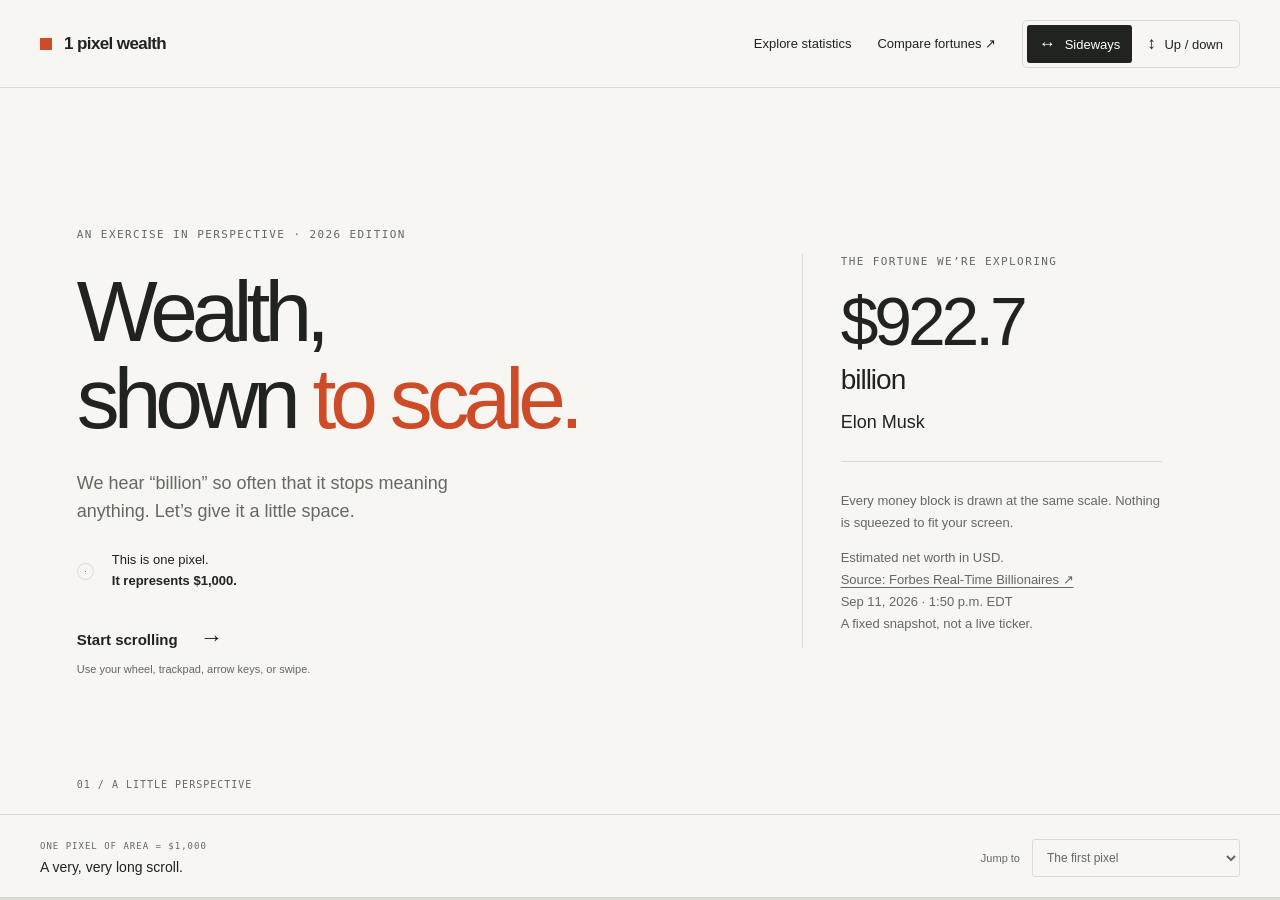
==== index.html @ 69b6d3c5 "Update wealth comparisons and prepare GitHub Pages Co-Authored-By: Codex Opus 4.6 <noreply@anthropic" ====
<!doctype html>
<html lang="en">
  <head>
    <meta charset="utf-8" />
    <meta name="viewport" content="width=device-width, initial-scale=1" />
    <title>Wealth, shown to scale — 1 pixel wealth</title>
    <meta
      name="description"
      content="One pixel is $1,000. Scroll through Elon Musk’s $922.7 billion fortune and compare Jeff Bezos and other billionaires. Forbes estimates, September 11, 2026."
    />
    <meta property="og:title" content="Wealth, shown to scale" />
    <meta
      property="og:description"
      content="One pixel. One thousand dollars. A very, very long scroll. Compare billionaire wealth at its actual scale."
    />
    <link rel="stylesheet" href="wealth.css" />
    <script defer src="wealth-data.js"></script>
    <script defer src="wealth-context.js"></script>
    <script defer src="wealth.js"></script>
  </head>
  <body data-axis="horizontal">
    <header class="masthead">
      <a class="wordmark" href="./" aria-label="1 pixel wealth, home"
        ><span class="brand-pixel" aria-hidden="true"></span>1 pixel wealth</a
      >
      <div class="tools">
        <button id="statistics-open" type="button">Explore statistics</button>
        <button id="compare-open" type="button">
          Compare fortunes <span aria-hidden="true">↗</span>
        </button>
        <div class="axis-control" role="group" aria-label="Scroll direction">
          <button type="button" data-axis="horizontal" aria-pressed="true">
            <span aria-hidden="true">↔</span> <span>Sideways</span>
          </button>
          <button type="button" data-axis="vertical" aria-pressed="false">
            <span aria-hidden="true">↕</span> <span>Up / down</span>
          </button>
        </div>
      </div>
    </header>

    <main
      id="journey"
      tabindex="0"
      aria-label="Wealth shown to scale. Scroll to explore."
    >
      <div id="track">
        <section class="panel hero" id="intro">
          <div class="hero-copy">
            <p class="eyebrow">An exercise in perspective · 2026 edition</p>
            <h1>Wealth,<br />shown <em>to scale.</em></h1>
            <p class="lead">
              We hear “billion” so often that it stops meaning anything. Let’s
              give it a little space.
            </p>
            <div class="pixel-key">
              <span class="actual-pixel" aria-hidden="true"></span
              ><span
                >This is one pixel. <strong>It represents $1,000.</strong></span
              >
            </div>
            <button class="text-button" data-go="scale">
              Start scrolling
              <span class="direction-arrow" aria-hidden="true">→</span>
            </button>
            <p class="scroll-help">
              Use your wheel, trackpad, arrow keys, or swipe.
            </p>
          </div>
          <div class="hero-note">
            <p class="eyebrow">The fortune we’re exploring</p>
            <p class="hero-amount" data-person-amount>
              $922.7<span>billion</span>
            </p>
            <p class="hero-person" data-person-name>Elon Musk</p>
            <div class="hairline"></div>
            <p>
              Every money block is drawn at the same scale. Nothing is squeezed
              to fit your screen.
            </p>
            <p class="source-note">
              Estimated net worth in USD.<br /><a
                href="https://www.forbes.com/real-time-billionaires/"
                target="_blank"
                rel="noopener noreferrer"
                >Source: Forbes Real-Time Billionaires ↗</a
              ><br /><time datetime="2026-09-11T13:50:00-04:00"
                >Sep 11, 2026 · 1:50 p.m. EDT</time
              ><br />A fixed snapshot, not a live ticker.
            </p>
          </div>
          <span class="panel-number" aria-hidden="true"
            >01 / A little perspective</span
          >
        </section>

        <section class="panel scale-panel" id="scale">
          <p class="eyebrow">Start with something familiar</p>
          <h2>A thousand.<br />A hundred thousand.<br />A million.</h2>
          <div class="small-examples">
            <figure>
              <div class="sample-space">
                <span class="sample" style="width: 1px; height: 1px"></span>
              </div>
              <figcaption>$1,000<span>1 pixel</span></figcaption>
            </figure>
            <figure>
              <div class="sample-space">
                <span class="sample" style="width: 10px; height: 10px"></span>
              </div>
              <figcaption>$100,000<span>100 pixels</span></figcaption>
            </figure>
            <figure>
              <div class="sample-space">
                <span
                  class="sample"
                  style="width: 31.6227766px; height: 31.6227766px"
                ></span>
              </div>
              <figcaption>$1 million<span>1,000 pixels</span></figcaption>
            </figure>
          </div>
          <p class="body-copy">
            These are amounts of money, not income estimates. The million-dollar
            square is only about 32 pixels wide.
          </p>
          <button class="text-button" data-go="billion">
            Now, a billion
            <span class="direction-arrow" aria-hidden="true">→</span>
          </button>
          <span class="panel-number" aria-hidden="true"
            >02 / Same pixels. More money.</span
          >
        </section>

        <section
          id="billion"
          class="money-section benchmark"
          aria-label="One billion dollars, one million square pixels"
        >
          <div class="money-surface">
            <div class="money-label">
              <p class="eyebrow">1,000 × one million</p>
              <h2>$1 billion.</h2>
              <p>One million pixels.<br />A thousand million-dollar squares.</p>
            </div>
          </div>
        </section>

        <section class="panel bridge" id="perspective">
          <p class="eyebrow">And that was just one billion</p>
          <h2>
            Now imagine<br /><span data-billion-multiple>922.7</span> of those.
          </h2>
          <p class="body-copy">
            That’s <span data-person-possessive>Elon Musk’s</span> estimated net
            worth. The next block shows every dollar, at exactly the same scale.
          </p>
          <p class="body-copy">
            Keep scrolling. Along the way, you’ll pass other people’s entire
            fortunes, everyday costs, and what a fraction of this wealth could
            mean.
          </p>
          <button class="text-button" data-go="fortune">
            Enter the fortune
            <span class="direction-arrow" aria-hidden="true">→</span>
          </button>
          <span class="panel-number" aria-hidden="true"
            >03 / This might take a while.</span
          >
        </section>

        <section
          id="fortune"
          class="money-section fortune"
          aria-label="Selected billionaire’s wealth, drawn to scale"
        >
          <div class="money-surface">
            <div class="fortune-caption">
              <span data-person-name>Elon Musk</span>
              <span data-person-short>$922.7 billion</span>
            </div>
            <div class="ruler-key" id="ruler-key"></div>
            <div id="milestones"></div>
          </div>
        </section>

        <section class="panel ending" id="end">
          <p class="eyebrow">You made it to the other edge</p>
          <h2>
            One person.<br /><span data-person-short>$922.7 billion</span>.
          </h2>
          <p class="body-copy">
            The numbers are easy to say. The distance between them is harder to
            take in.
          </p>
          <button class="text-button" id="compare-end">
            Explore another fortune ↗
          </button>
          <p class="source-note">
            All fortunes use the same
            <a
              href="https://www.forbes.com/real-time-billionaires/"
              target="_blank"
              rel="noopener noreferrer"
              >Forbes snapshot</a
            >, September 11, 2026, 1:50 p.m. EDT. Net worth includes assets such
            as company shares; it is not cash in a bank account. Estimates
            change with markets and valuations.
          </p>
          <p class="source-note">
            One CSS pixel of area = $1,000. Blocks change shape to fit the
            scroll direction; their areas stay the same. Fractional pixels are
            rounded by your browser. Context statistics keep their stated source
            years, without inflation adjustment. Rings show percentages and dots
            show people; neither uses the dollar-per-pixel scale.
          </p>
          <p class="credits">
            Adapted from
            <a
              href="https://mkorostoff.github.io/1-pixel-wealth/"
              target="_blank"
              rel="noopener noreferrer"
              >Matt Korostoff’s 1 Pixel Wealth</a
            >.<br /><a href="2020.html">Original 2020 essay</a> ·
            <a href="de/">Deutsch (Archiv 2020)</a> ·
            <a href="LICENSE.txt">GPL-3.0 license</a>
          </p>
          <button class="text-button" data-go="intro">
            Back to the first pixel ↶
          </button>
        </section>
      </div>
    </main>

    <footer class="navigation">
      <div class="position-readout">
        <span class="eyebrow" id="position-label"
          >One pixel of area = $1,000</span
        ><strong id="position-value">A very, very long scroll.</strong>
      </div>
      <div class="jump-control">
        <label for="jump">Jump to</label
        ><select id="jump">
          <option value="intro">The first pixel</option>
          <option value="scale">A million</option>
          <option value="billion">A billion</option>
          <option value="fortune">The fortune begins</option>
          <option value="end">The other edge</option>
        </select>
      </div>
      <div
        class="progress-track"
        role="progressbar"
        aria-label="Selected fortune explored"
        aria-valuemin="0"
        aria-valuemax="100"
        aria-valuenow="0"
      >
        <div id="progress-fill"></div>
      </div>
    </footer>

    <dialog id="comparison" aria-labelledby="comparison-title">
      <div class="dialog-top">
        <p class="eyebrow">Same source. Same scale.</p>
        <button id="compare-close" aria-label="Close comparison">✕</button>
      </div>
      <h2 id="comparison-title">Even billions<br />aren’t all equal.</h2>
      <p>
        Choose a fortune to scroll through. Bars below are a
        <strong>compressed overview</strong>; the journey uses the full pixel
        scale.
      </p>
      <div id="comparison-list"></div>
      <p class="source-note">
        <a
          href="https://www.forbes.com/real-time-billionaires/"
          target="_blank"
          rel="noopener noreferrer"
          >Forbes Real-Time Billionaires ↗</a
        >
        · Sep 11, 2026, 1:50 p.m. EDT. Percentages are relative to Elon Musk.
      </p>
    </dialog>
    <noscript
      ><aside class="noscript-note">
        Enable JavaScript to explore the pixel scale and switch direction. The
        verified September 11, 2026 Forbes snapshot: Elon Musk $922.7B; Larry
        Page $279.8B; Michael Dell $274.2B; Jeff Bezos $273.2B; Sergey Brin
        $257.5B; Mark Zuckerberg $223.3B; Larry Ellison $197.9B; Jensen Huang
        $189.9B.
        <a href="https://www.forbes.com/real-time-billionaires/">Source</a>.
      </aside></noscript
    >
  </body>
</html>
---- wealth.css ----
:root {
  --paper: #f7f6f2;
  --ink: #20231f;
  --muted: #656960;
  --line: #dadcd3;
  --accent: #ce4b28;
  --green: #dce8bc;
  --header: 88px;
  --footer: 86px;
  --thickness: 500px;
  --fortune-length: 1845400px;
  --billion-length: 2000px;
  font-family: Arial, Helvetica, sans-serif;
  color: var(--ink);
  background: var(--paper);
  font-synthesis: none;
}
* {
  box-sizing: border-box;
}
body {
  margin: 0;
}
button,
select {
  font: inherit;
  color: inherit;
}
button,
a,
select {
  -webkit-tap-highlight-color: transparent;
}
button {
  cursor: pointer;
}
a {
  color: inherit;
  text-underline-offset: 3px;
}
button:focus-visible,
a:focus-visible,
select:focus-visible,
main:focus-visible {
  outline: 2px solid var(--accent);
  outline-offset: 5px;
}
button {
  border: 0;
  background: none;
}
button:hover {
  color: var(--accent);
}
.masthead {
  height: var(--header);
  position: fixed;
  inset: 0 0 auto;
  display: flex;
  align-items: center;
  justify-content: space-between;
  padding: 0 40px;
  background: var(--paper);
  border-bottom: 1px solid var(--line);
  z-index: 5;
}
.wordmark {
  font-size: 17px;
  font-weight: 700;
  letter-spacing: -0.6px;
  text-decoration: none;
  display: flex;
  gap: 12px;
  align-items: center;
}
.brand-pixel {
  width: 12px;
  height: 12px;
  background: var(--accent);
}
.tools {
  display: flex;
  align-items: center;
  gap: 26px;
  font-size: 13px;
}
.tools > button {
  padding: 12px 0;
}
.axis-control {
  display: flex;
  padding: 4px;
  border: 1px solid var(--line);
  border-radius: 5px;
  gap: 3px;
}
.axis-control button {
  padding: 9px 12px;
  border-radius: 3px;
}
.axis-control button[aria-pressed="true"] {
  background: var(--ink);
  color: white;
}
.axis-control button span:first-child {
  font-size: 17px;
  margin-right: 5px;
}
#journey {
  position: fixed;
  inset: var(--header) 0 var(--footer);
  overflow-x: auto;
  overflow-y: hidden;
  overscroll-behavior: none;
  scrollbar-width: thin;
  scrollbar-color: #a8ada0 var(--paper);
}
#track {
  display: flex;
  width: max-content;
  height: 100%;
  align-items: center;
}
.panel {
  width: 100vw;
  height: 100%;
  padding: clamp(28px, 5vh, 64px) clamp(28px, 6vw, 96px);
  flex-shrink: 0;
  display: flex;
  flex-direction: column;
  justify-content: center;
  position: relative;
}
.hero {
  display: grid;
  grid-template-columns: 1.55fr 1fr;
  align-items: center;
  gap: 8vw;
}
.eyebrow {
  font-family: monospace;
  font-size: 11px;
  font-weight: 400;
  line-height: 1.5;
  letter-spacing: 1.4px;
  text-transform: uppercase;
  margin: 0 0 24px;
  color: var(--muted);
}
h1 {
  font-size: clamp(54px, 6.7vw, 104px);
  letter-spacing: -0.07em;
  font-weight: 500;
  line-height: 1.02;
  margin: 0 0 26px;
}
h1 em {
  font-style: normal;
  color: var(--accent);
}
.lead {
  font-size: 18px;
  line-height: 1.6;
  max-width: 420px;
  color: var(--muted);
  margin: 0 0 24px;
}
.pixel-key {
  display: flex;
  gap: 18px;
  align-items: center;
  font-size: 13px;
  line-height: 1.6;
  margin: 20px 0 32px;
}
.pixel-key strong {
  display: block;
}
.actual-pixel {
  display: block;
  width: 1px;
  height: 1px;
  background: var(--accent);
  flex-shrink: 0;
  position: relative;
  margin: 0 8px;
}
.actual-pixel:after {
  content: "";
  position: absolute;
  inset: -8px;
  border: 1px solid var(--line);
  border-radius: 50%;
}
.text-button {
  font-size: 15px;
  text-align: left;
  padding: 0;
  align-self: flex-start;
  font-weight: bold;
}
.text-button span {
  margin-left: 18px;
  font-size: 23px;
}
.scroll-help {
  font-size: 11px;
  color: var(--muted);
  margin: 12px 0 0;
}
.hero-note {
  max-width: 360px;
  border-left: 1px solid var(--line);
  padding-left: 38px;
}
.hero-note .eyebrow {
  margin-bottom: 18px;
}
.hero-amount {
  font-size: clamp(46px, 5.3vw, 80px);
  letter-spacing: -0.06em;
  margin: 0;
  line-height: 1;
}
.hero-amount span {
  display: block;
  font-size: 28px;
  letter-spacing: -1px;
  margin: 10px 0 18px;
}
.hero-person {
  font-size: 18px;
  margin: 0;
}
.hairline {
  height: 1px;
  background: var(--line);
  margin: 28px 0;
}
.hero-note > p:not(.eyebrow, .hero-amount, .hero-person) {
  font-size: 13px;
  line-height: 1.7;
  color: var(--muted);
}
.source-note {
  font-size: 11px;
  line-height: 1.8;
  color: var(--muted);
  max-width: 550px;
}
.panel-number {
  position: absolute;
  bottom: 24px;
  left: clamp(28px, 6vw, 96px);
  font: 10px monospace;
  letter-spacing: 1px;
  text-transform: uppercase;
  color: var(--muted);
}
h2 {
  font-size: clamp(35px, 4.6vw, 66px);
  line-height: 1.08;
  font-weight: 500;
  letter-spacing: -0.05em;
  margin: 0 0 24px;
}
.body-copy {
  max-width: 480px;
  font-size: 16px;
  line-height: 1.65;
  color: var(--muted);
  margin: 0 0 24px;
}
.small-examples {
  display: flex;
  gap: 65px;
  margin: 0 0 24px;
}
.small-examples figure {
  margin: 0;
  min-width: 70px;
}
.sample-space {
  height: 65px;
  display: flex;
  align-items: flex-end;
  margin-bottom: 15px;
}
.sample {
  display: block;
  background: var(--accent);
}
figcaption {
  font-size: 13px;
  font-weight: bold;
}
figcaption span {
  display: block;
  color: var(--muted);
  font: 11px monospace;
  margin-top: 8px;
}
.money-section {
  flex-shrink: 0;
  position: relative;
  width: var(--billion-length);
  height: var(--thickness);
}
.money-surface {
  height: 100%;
  width: 100%;
  position: relative;
  background: var(--green);
}
.money-label {
  position: sticky;
  left: 40px;
  width: min(400px, 80vw);
  padding: 30px;
}
.money-label p {
  line-height: 1.6;
}
.money-label .eyebrow {
  margin-bottom: 12px;
}
.fortune {
  width: var(--fortune-length);
}
.fortune > .money-surface {
  background: var(--accent);
  color: #fff4df;
  background-image: repeating-linear-gradient(
    90deg,
    transparent 0,
    transparent 99px,
    #ffffff24 99px,
    #ffffff24 100px
  );
  background-size: 100px 16px;
  background-repeat: repeat-x;
  background-position: left bottom;
}
.fortune-caption {
  position: sticky;
  left: 28px;
  width: min(500px, 85vw);
  padding: 20px 28px;
  font: 12px monospace;
  display: flex;
  justify-content: space-between;
  gap: 12px;
}
.milestone {
  position: absolute;
  left: var(--at);
  top: 0;
  height: 100%;
  border-left: 1px solid #fff8;
  padding: 90px 28px 20px;
  width: min(420px, 85vw);
}
.milestone .eyebrow {
  color: #ffe0c8;
  margin-bottom: 16px;
}
.milestone h3 {
  font-size: clamp(28px, 3.3vw, 48px);
  font-weight: 500;
  letter-spacing: -0.04em;
  line-height: 1.12;
  margin: 0 0 20px;
}
.milestone p {
  font-size: 16px;
  line-height: 1.6;
  max-width: 320px;
}
.milestone .marker-amount {
  font-family: monospace;
  font-size: 12px;
}
.ending h2 {
  font-size: clamp(32px, 4vw, 60px);
}
.ending {
  justify-content: safe center;
  overflow-y: auto;
}
.ending > .text-button {
  margin-bottom: 24px;
}
.credits {
  font-size: 11px;
  line-height: 1.9;
  color: var(--muted);
  margin-bottom: 24px;
}
.navigation {
  position: fixed;
  bottom: 0;
  left: 0;
  right: 0;
  height: var(--footer);
  padding: 16px 40px;
  display: flex;
  justify-content: space-between;
  align-items: center;
  border-top: 1px solid var(--line);
  background: var(--paper);
  z-index: 5;
}
.position-readout {
  display: flex;
  flex-direction: column;
  gap: 5px;
}
.position-readout .eyebrow {
  margin: 0;
  font-size: 9px;
  letter-spacing: 1px;
}
.position-readout strong {
  font-size: 14px;
  font-weight: 500;
  font-variant-numeric: tabular-nums;
}
.jump-control {
  display: flex;
  gap: 12px;
  align-items: center;
  font-size: 11px;
  color: var(--muted);
}
select {
  max-width: 240px;
  border: 1px solid var(--line);
  background: transparent;
  border-radius: 3px;
  padding: 10px;
  font-size: 12px;
}
.progress-track {
  position: absolute;
  bottom: 0;
  left: 0;
  width: 100%;
  height: 3px;
  background: var(--line);
}
#progress-fill {
  height: 100%;
  width: 0;
  background: var(--accent);
}
dialog {
  width: min(660px, calc(100vw - 28px));
  max-height: calc(100dvh - 40px);
  padding: 32px 38px;
  background: var(--paper);
  color: var(--ink);
  border: 1px solid var(--line);
  border-radius: 5px;
}
dialog::backdrop {
  background: #20231f88;
  backdrop-filter: blur(4px);
}
.dialog-top {
  display: flex;
  align-items: center;
  justify-content: space-between;
  margin-bottom: 18px;
}
.dialog-top .eyebrow {
  margin: 0;
}
.dialog-top button {
  padding: 8px;
}
dialog h2 {
  font-size: 44px;
  margin-bottom: 16px;
}
dialog > p {
  font-size: 13px;
  line-height: 1.6;
  color: var(--muted);
}
.person-option {
  display: block;
  text-align: left;
  width: 100%;
  padding: 14px 0;
  border-bottom: 1px solid var(--line);
}
.person-line {
  display: flex;
  align-items: center;
  justify-content: space-between;
  gap: 12px;
  font-size: 14px;
}
.person-line strong {
  font-weight: 500;
}
.person-meta {
  display: flex;
  justify-content: space-between;
  color: var(--muted);
  font-size: 10px;
  margin: 6px 0 9px;
}
.mini-track {
  display: block;
  height: 4px;
  background: var(--line);
}
.mini-bar {
  display: block;
  height: 4px;
  background: var(--accent);
  width: var(--share);
}
.person-option[aria-pressed="true"] .person-line strong:after {
  content: " · exploring";
  font: 10px monospace;
  color: var(--accent);
}
.noscript-note {
  position: fixed;
  inset: auto 20px 100px;
  z-index: 10;
  background: white;
  padding: 20px;
  border: 1px solid var(--accent);
}
body[data-axis="vertical"] #journey {
  overflow-y: auto;
  overflow-x: hidden;
}
body[data-axis="vertical"] #track {
  flex-direction: column;
  width: 100%;
  height: max-content;
}
body[data-axis="vertical"] .panel {
  width: 100%;
  height: calc(100dvh - var(--header) - var(--footer));
  min-height: 620px;
}
body[data-axis="vertical"] .money-section {
  width: var(--thickness);
  height: var(--billion-length);
}
body[data-axis="vertical"] .fortune {
  height: var(--fortune-length);
}
body[data-axis="vertical"] .money-label {
  top: 25px;
  left: auto;
  width: 100%;
  padding: 25px;
}
body[data-axis="vertical"] .fortune-caption {
  top: 0;
  left: auto;
  width: 100%;
  padding: 20px 16px;
  background: var(--accent);
  z-index: 2;
  font-size: 11px;
}
body[data-axis="vertical"] .fortune > .money-surface {
  background-image: repeating-linear-gradient(
    180deg,
    transparent 0,
    transparent 99px,
    #ffffff24 99px,
    #ffffff24 100px
  );
  background-size: 16px 100px;
  background-repeat: repeat-y;
  background-position: right top;
}
body[data-axis="vertical"] .milestone {
  left: 0;
  top: var(--at);
  height: auto;
  min-height: 240px;
  width: 100%;
  border-left: 0;
  border-top: 1px solid #fff8;
  padding: 70px 25px 25px;
}
@media (min-width: 761px) and (max-height: 740px) {
  :root {
    --header: 70px;
    --footer: 72px;
  }
  .hero h1 {
    font-size: 64px;
  }
  .hero .eyebrow {
    margin-bottom: 14px;
  }
  .hero .lead {
    font-size: 15px;
    margin-bottom: 12px;
  }
  .pixel-key {
    margin: 12px 0 18px;
  }
  .hero-note .hairline {
    margin: 16px 0;
  }
  .panel-number {
    bottom: 12px;
  }
  .panel {
    padding-top: 24px;
    padding-bottom: 32px;
  }
  .ending .body-copy,
  .ending > .text-button,
  .credits {
    margin-bottom: 12px;
  }
  .ending h2 {
    font-size: 42px;
    margin-bottom: 12px;
  }
  .ending .source-note {
    margin: 6px 0;
  }
}
@media (max-width: 760px) {
  :root {
    --header: 108px;
    --footer: 88px;
  }
  .masthead {
    padding: 15px 22px;
    flex-wrap: wrap;
    gap: 12px;
  }
  .wordmark {
    font-size: 15px;
  }
  .tools {
    width: 100%;
    justify-content: space-between;
    gap: 10px;
    font-size: 11px;
  }
  .tools > button {
    padding: 4px 0;
  }
  .axis-control {
    padding: 2px;
  }
  .axis-control button {
    padding: 5px 8px;
  }
  .axis-control button span:first-child {
    font-size: 14px;
  }
  .panel {
    padding: 26px 26px 42px;
  }
  .hero {
    display: flex;
    align-items: stretch;
    gap: 22px;
    justify-content: center;
  }
  .hero h1 {
    font-size: clamp(43px, 8vw, 62px);
    margin-bottom: 16px;
  }
  .eyebrow {
    font-size: 9px;
    margin-bottom: 16px;
    letter-spacing: 1px;
  }
  .lead {
    font-size: 14px;
    margin-bottom: 16px;
  }
  .pixel-key {
    font-size: 11px;
    margin: 14px 0 18px;
  }
  .hero-note {
    border-left: 0;
    border-top: 1px solid var(--line);
    padding: 18px 0 0;
    max-width: none;
    display: grid;
    grid-template-columns: 1fr 1fr;
    gap: 8px 16px;
  }
  .hero-note .eyebrow,
  .hero-note .hairline,
  .hero-note > p:not(.hero-amount, .hero-person, .source-note) {
    display: none;
  }
  .hero-amount {
    font-size: 34px;
    grid-column: 1;
  }
  .hero-amount span {
    font-size: 14px;
    display: inline;
    margin-left: 5px;
    letter-spacing: 0;
  }
  .hero-person {
    font-size: 13px;
    grid-column: 1;
    grid-row: 2;
  }
  .hero-note .source-note {
    grid-column: 2;
    grid-row: 1 / 3;
    font-size: 9px !important;
    margin: 0;
    line-height: 1.6 !important;
  }
  .scroll-help {
    font-size: 10px;
  }
  .panel-number {
    left: 26px;
    bottom: 16px;
    font-size: 8px;
  }
  .body-copy {
    font-size: 14px;
  }
  .small-examples {
    gap: 25px;
  }
  .navigation {
    padding: 14px 20px;
  }
  .position-readout strong {
    font-size: 12px;
  }
  .position-readout .eyebrow {
    font-size: 8px;
    max-width: 190px;
  }
  .jump-control {
    gap: 5px;
  }
  .jump-control label {
    display: none;
  }
  select {
    width: 140px;
    font-size: 10px;
    padding: 9px 6px;
  }
  .ending h2 {
    font-size: 34px;
  }
  .ending > .text-button,
  .credits {
    margin-bottom: 16px;
  }
  .ending .source-note,
  .credits {
    font-size: 10px;
  }
  .ending .body-copy {
    margin-bottom: 16px;
  }
  dialog {
    padding: 24px;
  }
  dialog h2 {
    font-size: 36px;
  }
}
@media (max-width: 760px) and (max-height: 740px) {
  .hero {
    gap: 14px;
  }
  .hero .lead,
  .hero .scroll-help {
    display: none;
  }
  .hero h1 {
    font-size: 44px;
  }
  .hero .eyebrow {
    margin-bottom: 12px;
  }
  .hero-note {
    padding-top: 12px;
  }
  .ending h2 {
    font-size: 28px;
    margin-bottom: 12px;
  }
  .ending .body-copy {
    display: none;
  }
  .ending .source-note {
    line-height: 1.55;
  }
  .ending .credits {
    margin: 8px 0;
  }
  .ending > .text-button {
    margin-bottom: 12px;
  }
}
@media (prefers-reduced-motion: reduce) {
  *,
  *::before,
  *::after {
    scroll-behavior: auto !important;
  }
}
/* Keep the essay readable in short windows and phone landscape orientation. */
@media (max-height: 560px) {
  body[data-axis="horizontal"] .panel {
    overflow-y: auto;
    justify-content: flex-start;
    scrollbar-width: thin;
  }
  body[data-axis="horizontal"] .hero {
    align-items: start;
  }
  body[data-axis="horizontal"] .panel-number {
    display: none;
  }
  body[data-axis="horizontal"] .hero h1 {
    font-size: 44px;
  }
  body[data-axis="horizontal"] .milestone {
    padding: 44px 22px 10px;
  }
  body[data-axis="horizontal"] .milestone .eyebrow {
    font-size: 9px;
    margin-bottom: 7px;
  }
  body[data-axis="horizontal"] .milestone h3 {
    font-size: 25px;
    margin-bottom: 8px;
  }
  body[data-axis="horizontal"] .milestone p {
    font-size: 12px;
    line-height: 1.4;
    margin: 7px 0;
  }
  body[data-axis="horizontal"] .milestone .marker-amount {
    display: none;
  }
  body[data-axis="horizontal"] .fortune-caption {
    padding: 12px 22px;
    font-size: 10px;
  }
  body[data-axis="horizontal"] .money-label {
    padding: 14px 24px;
  }
  body[data-axis="horizontal"] .money-label h2 {
    font-size: 30px;
    margin-bottom: 10px;
  }
  body[data-axis="horizontal"] .money-label p {
    font-size: 12px;
    margin: 5px 0;
  }
}

/* Narratives pin inside finite windows while the true-scale wealth moves past. */
.scroll-window {
  position: absolute;
  left: var(--at);
  top: 0;
  width: var(--hold);
  height: 100%;
}
.scroll-window > .milestone {
  position: sticky;
  left: 28px;
  top: 0;
  border: 0;
}
.scroll-window:not([data-story]) {
  border-left: 1px solid #fff8;
}
.story-card {
  position: sticky;
  left: 24px;
  top: 48px;
  width: min(500px, calc(100vw - 48px));
  max-height: calc(var(--thickness) - 90px);
  margin-top: 48px;
  padding: 23px 26px;
  background: var(--paper);
  color: var(--ink);
  border: 1px solid #e4dfd1;
  box-shadow: 0 6px 25px #53271320;
  overflow-y: auto;
  overscroll-behavior: auto;
  scrollbar-width: thin;
}
.story-card .eyebrow {
  font-size: 9px;
  margin-bottom: 10px;
}
.story-card h3 {
  font-size: 30px;
  font-weight: 500;
  letter-spacing: -0.04em;
  line-height: 1.08;
  margin: 0 0 17px;
}
.story-description {
  font-size: 12px;
  line-height: 1.65;
  margin: 15px 0 10px;
}
.story-outcome {
  font-size: 13px;
  line-height: 1.5;
  margin: 10px 0;
  font-weight: 600;
}
.story-card .source-note {
  font-size: 10px;
  line-height: 1.6;
  margin: 10px 0;
}
.context-square-row {
  display: flex;
  gap: 20px;
  align-items: center;
  font-size: 18px;
  min-height: 34px;
}
.context-square {
  display: block;
  flex-shrink: 0;
  background: var(--accent);
}
.context-square-row small,
.share-visual small,
.cash-count small {
  display: block;
  font-size: 10px;
  line-height: 1.5;
  margin-top: 5px;
  color: var(--muted);
  font-weight: normal;
  letter-spacing: 0;
}
.share-visual {
  display: flex;
  align-items: center;
  gap: 17px;
}
.share-visual strong {
  font-size: 32px;
  font-weight: 500;
  letter-spacing: -0.05em;
}
.share-ring {
  display: block;
  width: 60px;
  height: 60px;
  flex-shrink: 0;
  border-radius: 50%;
  background: conic-gradient(var(--ink) var(--share), var(--line) 0);
  position: relative;
}
.share-ring:after {
  content: "";
  position: absolute;
  inset: 7px;
  border-radius: 50%;
  background: var(--paper);
}
.cash-count {
  font-size: 34px;
  letter-spacing: -0.04em;
}
.people-grid {
  display: grid;
  grid-template-columns: repeat(40, 4px);
  gap: 3px;
  width: max-content;
  margin: 14px 0;
}
.people-grid span {
  width: 4px;
  height: 4px;
  border-radius: 50%;
  background: var(--ink);
}
.story-navigation {
  border-top: 1px solid var(--line);
  padding-top: 12px;
  display: flex;
  gap: 12px;
  justify-content: space-between;
  align-items: center;
}
.story-navigation > span {
  font-size: 9px;
  line-height: 1.5;
  color: var(--muted);
  max-width: 180px;
}
.story-navigation button {
  font-size: 11px;
  white-space: nowrap;
  padding: 6px 0;
  font-weight: 600;
}
.ruler-key {
  position: sticky;
  left: 28px;
  transform: translateY(calc(var(--thickness) - 86px));
  width: max-content;
  margin-left: 28px;
  font: 10px monospace;
  background: var(--accent);
  padding: 4px 0;
  z-index: 3;
}
body[data-axis="vertical"] .scroll-window {
  left: 0;
  top: var(--at);
  width: 100%;
  height: var(--hold);
}
body[data-axis="vertical"] .scroll-window > .milestone {
  position: sticky;
  left: 0;
  top: 50px;
  height: auto;
  border: 0;
}
body[data-axis="vertical"] .scroll-window:not([data-story]) {
  border-left: 0;
  border-top: 1px solid #fff8;
}
body[data-axis="vertical"] .story-card {
  left: 0;
  top: 54px;
  width: 100%;
  max-height: calc(100dvh - var(--header) - var(--footer) - 68px);
  margin: 0;
  padding: 22px;
}
body[data-axis="vertical"] .ruler-key {
  transform: none;
  top: 34px;
  left: 0;
  margin: 0;
  width: 100%;
  padding: 5px 16px;
  font-size: 9px;
}
@media (max-width: 760px) {
  .tools {
    gap: 7px;
  }
  .tools > button {
    font-size: 10px;
  }
  .axis-control button {
    padding: 5px;
  }
  .axis-control button span:first-child {
    margin-right: 2px;
  }
  .story-card {
    padding: 20px;
  }
  .story-card h3 {
    font-size: 26px;
  }
  .people-grid {
    grid-template-columns: repeat(20, 4px);
  }
  .story-navigation > span {
    max-width: 130px;
  }
  .fortune-caption {
    font-size: 10px;
    padding-left: 24px;
    padding-right: 24px;
    width: calc(100vw - 48px);
  }
}
@media (max-width: 380px) {
  .tools > button {
    max-width: 68px;
    text-align: left;
    line-height: 1.3;
  }
  .axis-control button {
    font-size: 10px;
  }
  .axis-control button span:first-child {
    display: none;
  }
}
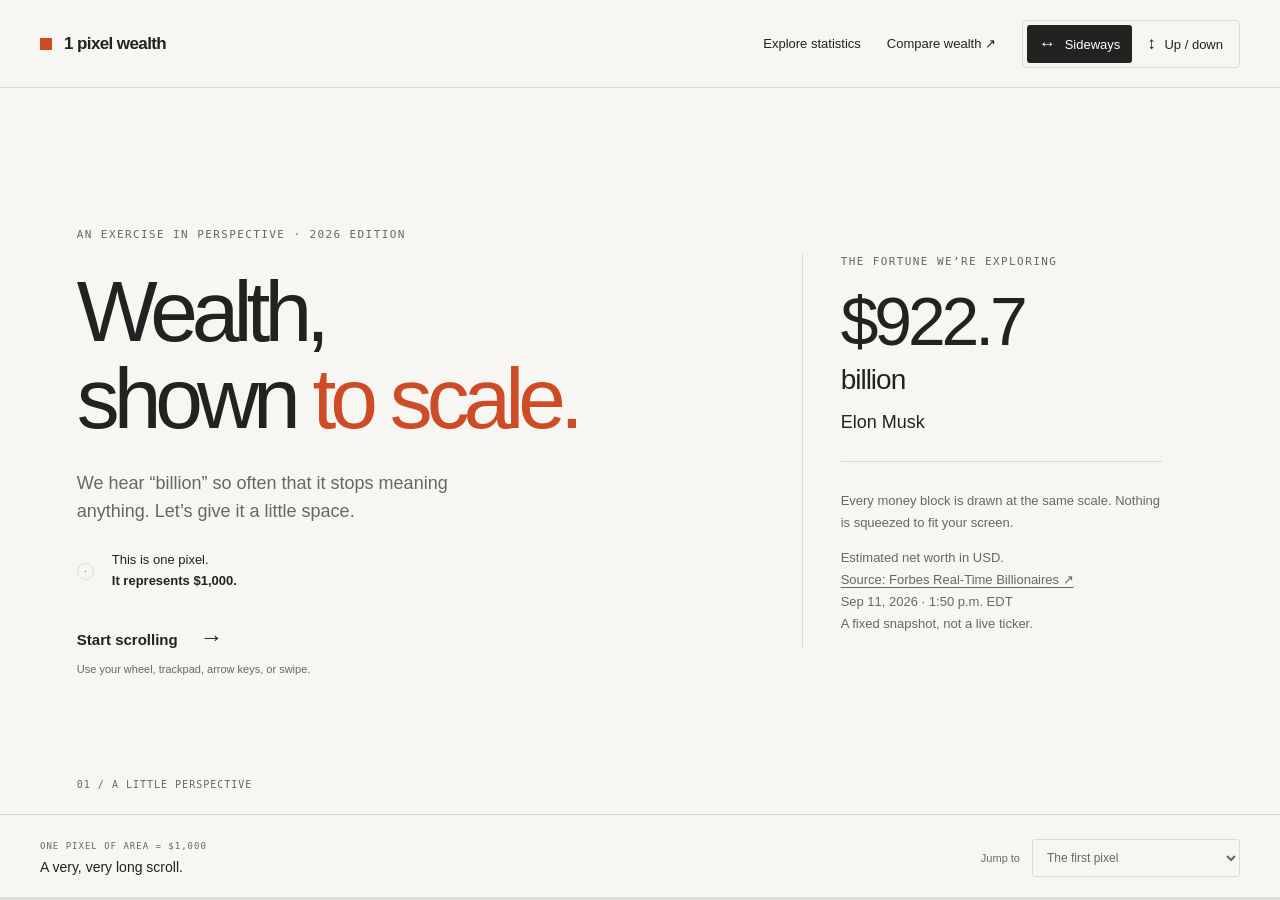
==== commit d14e8b8e: "Add personal wealth comparisons and remove Pages setup Co-Authored-By: Codex Opus 4.6 <noreply@anthr" ====
--- a/index.html
+++ b/index.html
@@ -26,7 +26,7 @@
       <div class="tools">
         <button id="statistics-open" type="button">Explore statistics</button>
         <button id="compare-open" type="button">
-          Compare fortunes <span aria-hidden="true">↗</span>
+          Compare wealth <span aria-hidden="true">↗</span>
         </button>
         <div class="axis-control" role="group" aria-label="Scroll direction">
           <button type="button" data-axis="horizontal" aria-pressed="true">
@@ -272,6 +272,44 @@
         <strong>compressed overview</strong>; the journey uses the full pixel
         scale.
       </p>
+      <form id="personal-wealth-form" novalidate>
+        <label for="personal-wealth-input"
+          >Where do you fit? Your net worth in USD</label
+        >
+        <p id="personal-wealth-help">
+          What you own minus what you owe. Your entry stays in this tab and
+          disappears when you reload.
+        </p>
+        <div class="personal-input-row">
+          <input
+            id="personal-wealth-input"
+            maxlength="32"
+            type="text"
+            inputmode="decimal"
+            autocomplete="off"
+            spellcheck="false"
+            placeholder="e.g. 100,000"
+            aria-describedby="personal-wealth-help personal-wealth-error"
+          />
+          <button type="submit" disabled>Compare mine</button>
+        </div>
+        <p id="personal-wealth-error" role="alert"></p>
+      </form>
+      <section
+        id="personal-wealth-result"
+        hidden
+        aria-label="Your wealth comparison"
+      >
+        <p id="personal-wealth-summary" role="status"></p>
+        <div class="personal-actions">
+          <button id="personal-wealth-explore" type="button">
+            See yours to scale <span aria-hidden="true">→</span>
+          </button>
+          <button id="personal-wealth-clear" type="button">
+            Clear my amount
+          </button>
+        </div>
+      </section>
       <div id="comparison-list"></div>
       <p class="source-note">
         <a
--- a/wealth.css
+++ b/wealth.css
@@ -1112,3 +1112,121 @@
     display: none;
   }
 }
+
+#personal-wealth-form {
+  margin: 24px 0 0;
+  padding: 20px 0;
+  border-top: 1px solid var(--line);
+}
+#personal-wealth-form label {
+  font-size: 14px;
+  font-weight: 600;
+}
+#personal-wealth-help {
+  font-size: 11px;
+  line-height: 1.6;
+  color: var(--muted);
+  margin: 8px 0 12px;
+}
+.personal-input-row {
+  display: flex;
+  gap: 8px;
+}
+.personal-input-row input {
+  width: 100%;
+  min-width: 0;
+  border: 1px solid var(--line);
+  background: white;
+  border-radius: 3px;
+  padding: 12px;
+  font:
+    16px Arial,
+    sans-serif;
+  color: var(--ink);
+}
+.personal-input-row input:focus-visible {
+  outline: 2px solid var(--accent);
+  outline-offset: 2px;
+}
+.personal-input-row button {
+  background: var(--ink);
+  color: white;
+  border-radius: 3px;
+  padding: 10px 15px;
+  white-space: nowrap;
+  font-size: 12px;
+}
+.personal-input-row button:hover {
+  background: var(--accent);
+}
+#personal-wealth-error {
+  font-size: 11px;
+  line-height: 1.5;
+  color: #a33315;
+  margin: 8px 0 0;
+}
+#personal-wealth-error:empty {
+  display: none;
+}
+#personal-wealth-result {
+  padding: 16px;
+  background: #e9eddf;
+  border: 1px solid var(--line);
+  margin-bottom: 12px;
+}
+#personal-wealth-summary {
+  font-size: 13px;
+  line-height: 1.65;
+  margin: 0 0 12px;
+}
+.personal-actions {
+  display: flex;
+  flex-wrap: wrap;
+  gap: 10px 18px;
+}
+.personal-actions button {
+  padding: 3px 0;
+  font-size: 11px;
+  text-decoration: underline;
+  text-underline-offset: 3px;
+}
+.personal-person-comparison {
+  display: block;
+  margin-top: 10px;
+  font-size: 11px;
+  line-height: 1.6;
+  color: var(--muted);
+}
+.personal-scale-frame {
+  width: 100%;
+  height: 100px;
+  overflow: auto;
+  scrollbar-width: thin;
+  border: 1px solid var(--line);
+  padding: 12px;
+  background: white;
+}
+.personal-scale-square {
+  display: block;
+  background: var(--accent);
+  flex-shrink: 0;
+}
+.personal-pixel-caption {
+  font: 11px monospace;
+  line-height: 1.5;
+  margin: 8px 0;
+}
+.edit-personal-wealth {
+  padding: 0;
+  text-decoration: underline;
+  text-underline-offset: 3px;
+  font: inherit;
+}
+@media (max-width: 380px) {
+  .personal-input-row {
+    flex-wrap: wrap;
+  }
+  .personal-input-row button {
+    width: 100%;
+  }
+}
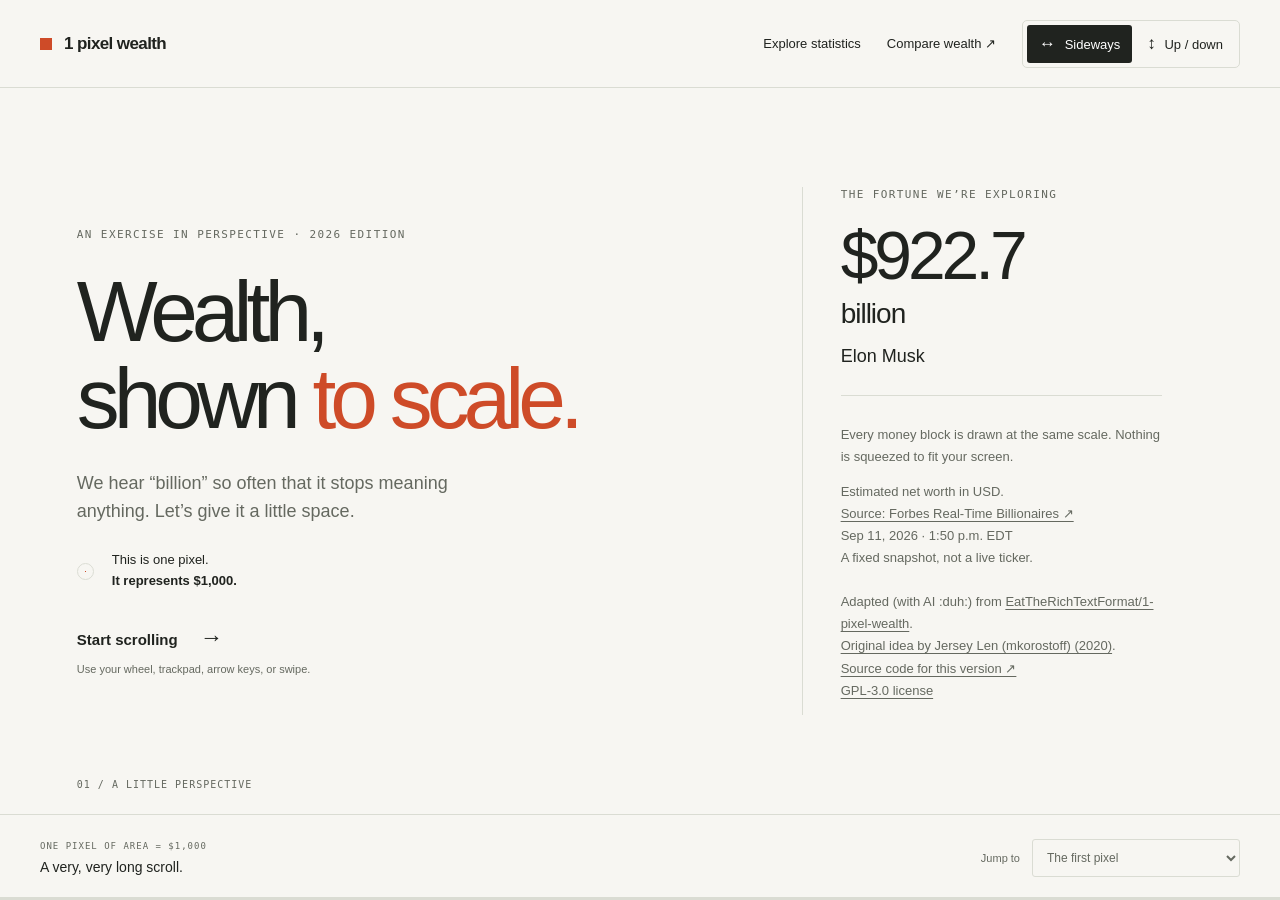
==== commit 8c996d78: "Add project attribution and source code links Co-Authored-By: Codex Opus 4.6 <noreply@anthropic.com>" ====
--- a/index.html
+++ b/index.html
@@ -87,6 +87,26 @@
               ><br /><time datetime="2026-09-11T13:50:00-04:00"
                 >Sep 11, 2026 · 1:50 p.m. EDT</time
               ><br />A fixed snapshot, not a live ticker.
+              <br /><br />Adapted (with AI :duh:) from
+              <a
+                href="https://github.com/EatTheRichTextFormat/1-pixel-wealth"
+                target="_blank"
+                rel="noopener noreferrer"
+                >EatTheRichTextFormat/1-pixel-wealth</a
+              >.<br />
+              <a
+                href="https://github.com/mkorostoff"
+                target="_blank"
+                rel="noopener noreferrer"
+                >Original idea by Jersey Len (mkorostoff) (2020)</a
+              >.<br />
+              <a
+                href="https://github.com/consti/1-pixel-wealth"
+                target="_blank"
+                rel="noopener noreferrer"
+                >Source code for this version ↗</a
+              ><br />
+              <a href="LICENSE.txt">GPL-3.0 license</a>
             </p>
           </div>
           <span class="panel-number" aria-hidden="true"
@@ -216,14 +236,25 @@
             show people; neither uses the dollar-per-pixel scale.
           </p>
           <p class="credits">
-            Adapted from
+            Adapted (with AI :duh:) from
             <a
-              href="https://mkorostoff.github.io/1-pixel-wealth/"
+              href="https://github.com/EatTheRichTextFormat/1-pixel-wealth"
               target="_blank"
               rel="noopener noreferrer"
-              >Matt Korostoff’s 1 Pixel Wealth</a
-            >.<br /><a href="2020.html">Original 2020 essay</a> ·
-            <a href="de/">Deutsch (Archiv 2020)</a> ·
+              >EatTheRichTextFormat/1-pixel-wealth</a
+            >.<br />
+            <a
+              href="https://github.com/mkorostoff"
+              target="_blank"
+              rel="noopener noreferrer"
+              >Original idea by Jersey Len (mkorostoff) (2020)</a
+            >.<br />
+            <a
+              href="https://github.com/consti/1-pixel-wealth"
+              target="_blank"
+              rel="noopener noreferrer"
+              >Source code for this version ↗</a
+            ><br />
             <a href="LICENSE.txt">GPL-3.0 license</a>
           </p>
           <button class="text-button" data-go="intro">
--- a/wealth.css
+++ b/wealth.css
@@ -330,14 +330,24 @@
 .fortune > .money-surface {
   background: var(--accent);
   color: #fff4df;
-  background-image: repeating-linear-gradient(
-    90deg,
-    transparent 0,
-    transparent 99px,
-    #ffffff24 99px,
-    #ffffff24 100px
-  );
-  background-size: 100px 16px;
+  background-image:
+    repeating-linear-gradient(
+      90deg,
+      transparent 0,
+      transparent 498px,
+      #ffffff 498px,
+      #ffffff 500px
+    ),
+    repeating-linear-gradient(
+      90deg,
+      transparent 0,
+      transparent 98px,
+      #ffffff80 98px,
+      #ffffff80 100px
+    );
+  background-size:
+    500px 32px,
+    100px 22px;
   background-repeat: repeat-x;
   background-position: left bottom;
 }
@@ -572,14 +582,24 @@
   font-size: 11px;
 }
 body[data-axis="vertical"] .fortune > .money-surface {
-  background-image: repeating-linear-gradient(
-    180deg,
-    transparent 0,
-    transparent 99px,
-    #ffffff24 99px,
-    #ffffff24 100px
-  );
-  background-size: 16px 100px;
+  background-image:
+    repeating-linear-gradient(
+      180deg,
+      transparent 0,
+      transparent 498px,
+      #ffffff 498px,
+      #ffffff 500px
+    ),
+    repeating-linear-gradient(
+      180deg,
+      transparent 0,
+      transparent 98px,
+      #ffffff80 98px,
+      #ffffff80 100px
+    );
+  background-size:
+    32px 500px,
+    22px 100px;
   background-repeat: repeat-y;
   background-position: right top;
 }
@@ -1025,7 +1045,7 @@
 .ruler-key {
   position: sticky;
   left: 28px;
-  transform: translateY(calc(var(--thickness) - 86px));
+  transform: translateY(calc(var(--thickness) - 102px));
   width: max-content;
   margin-left: 28px;
   font: 10px monospace;
